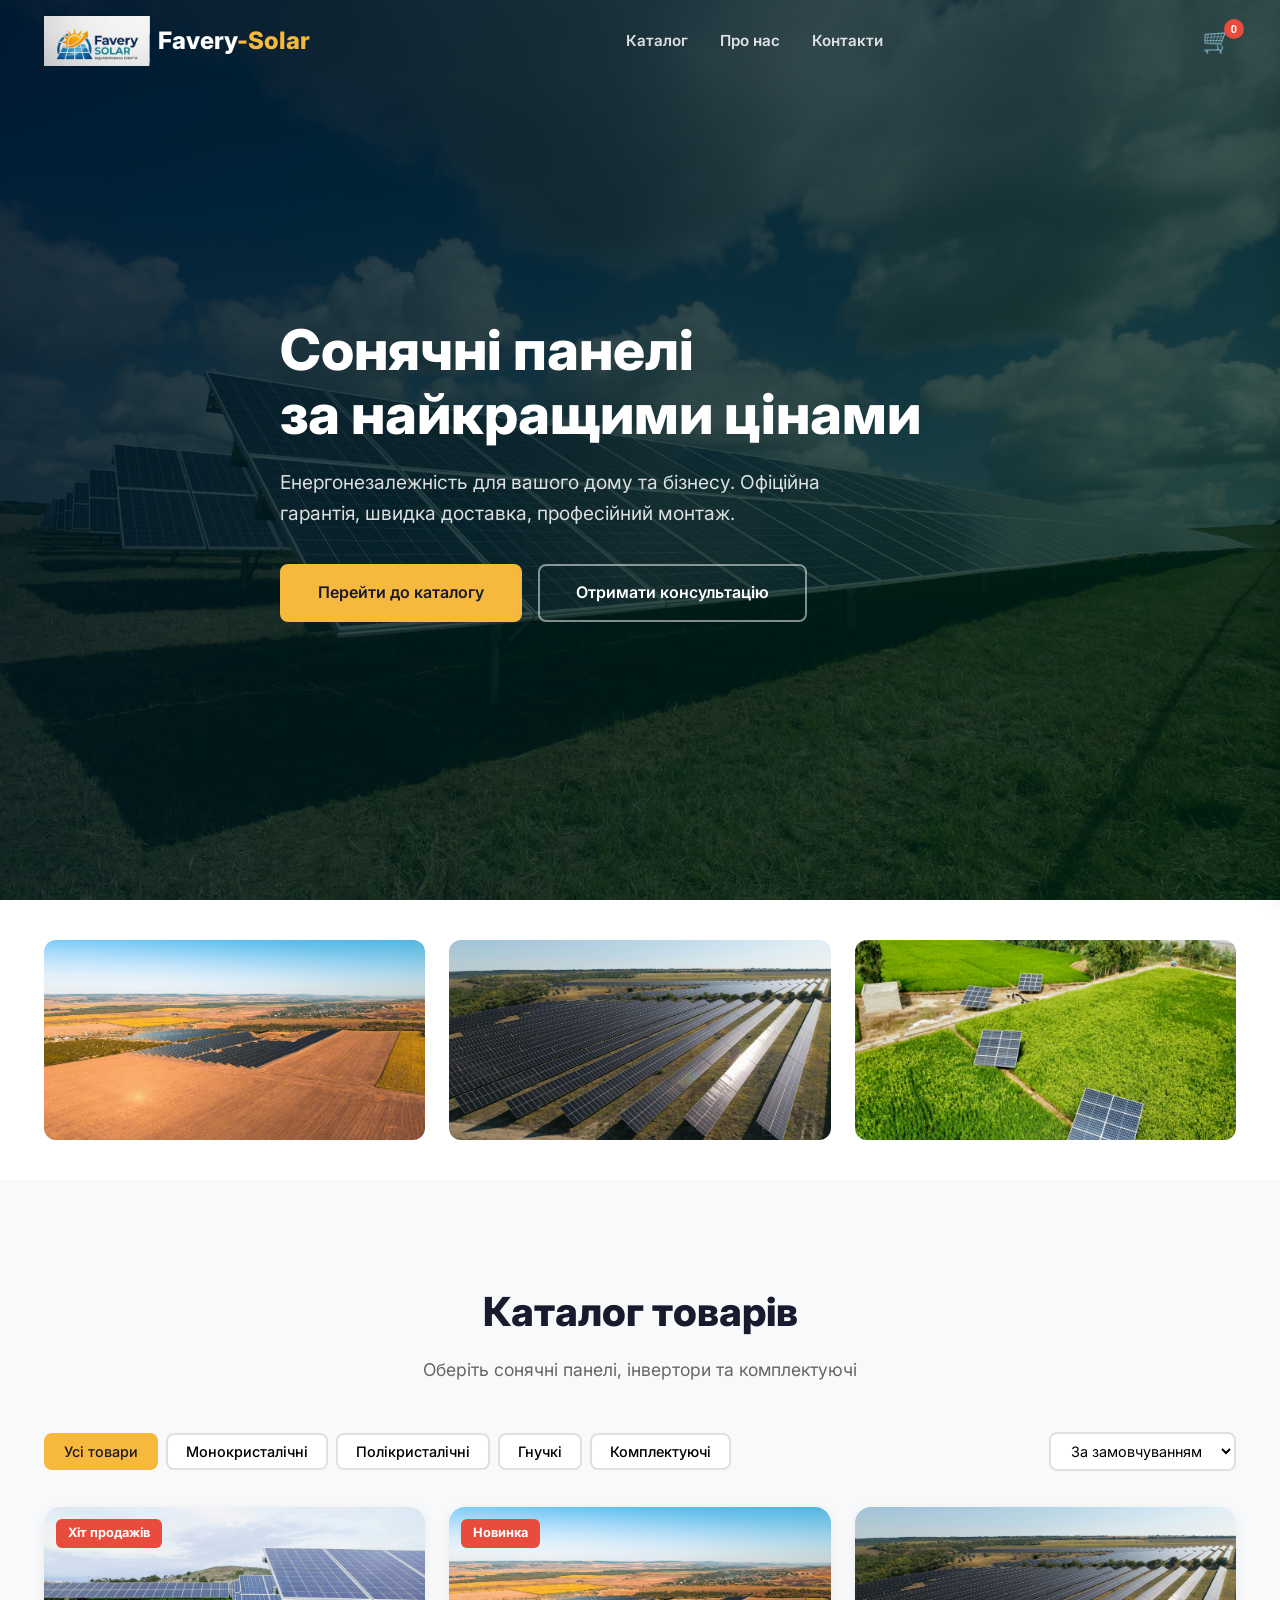
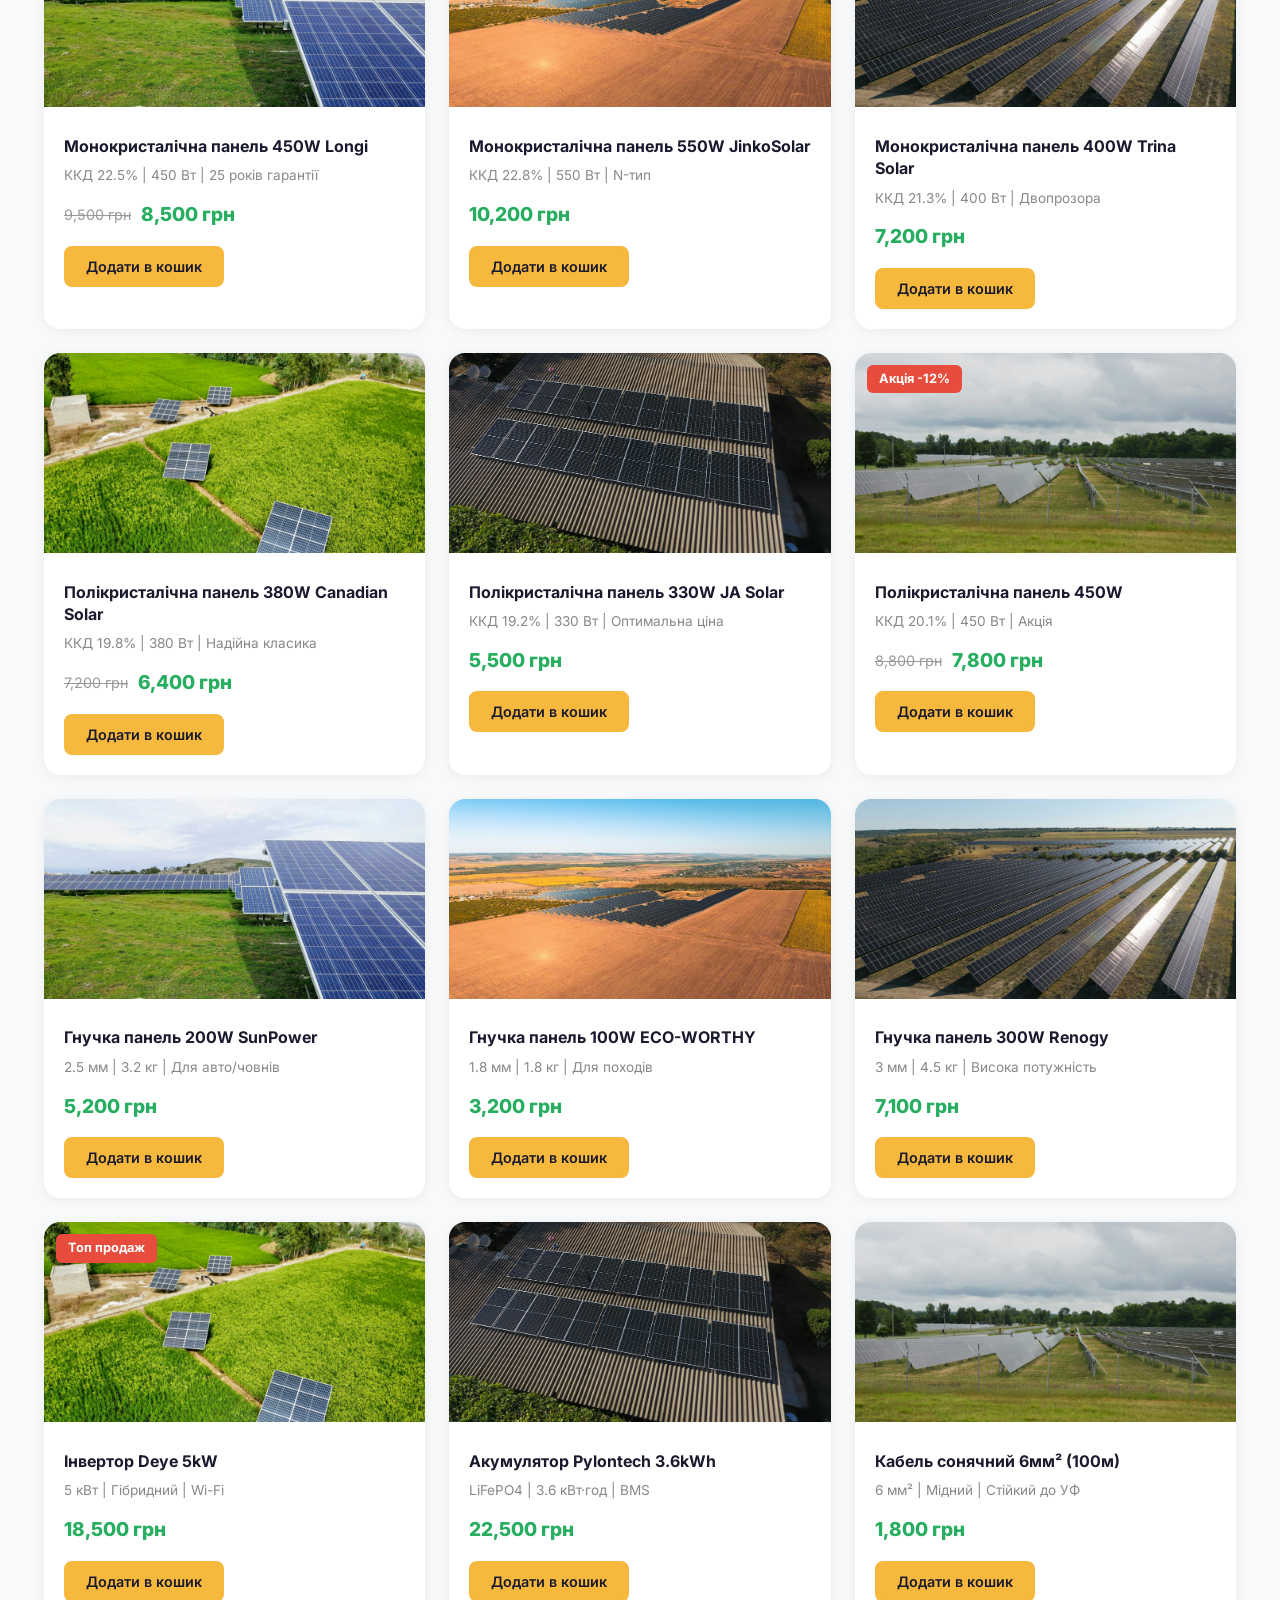
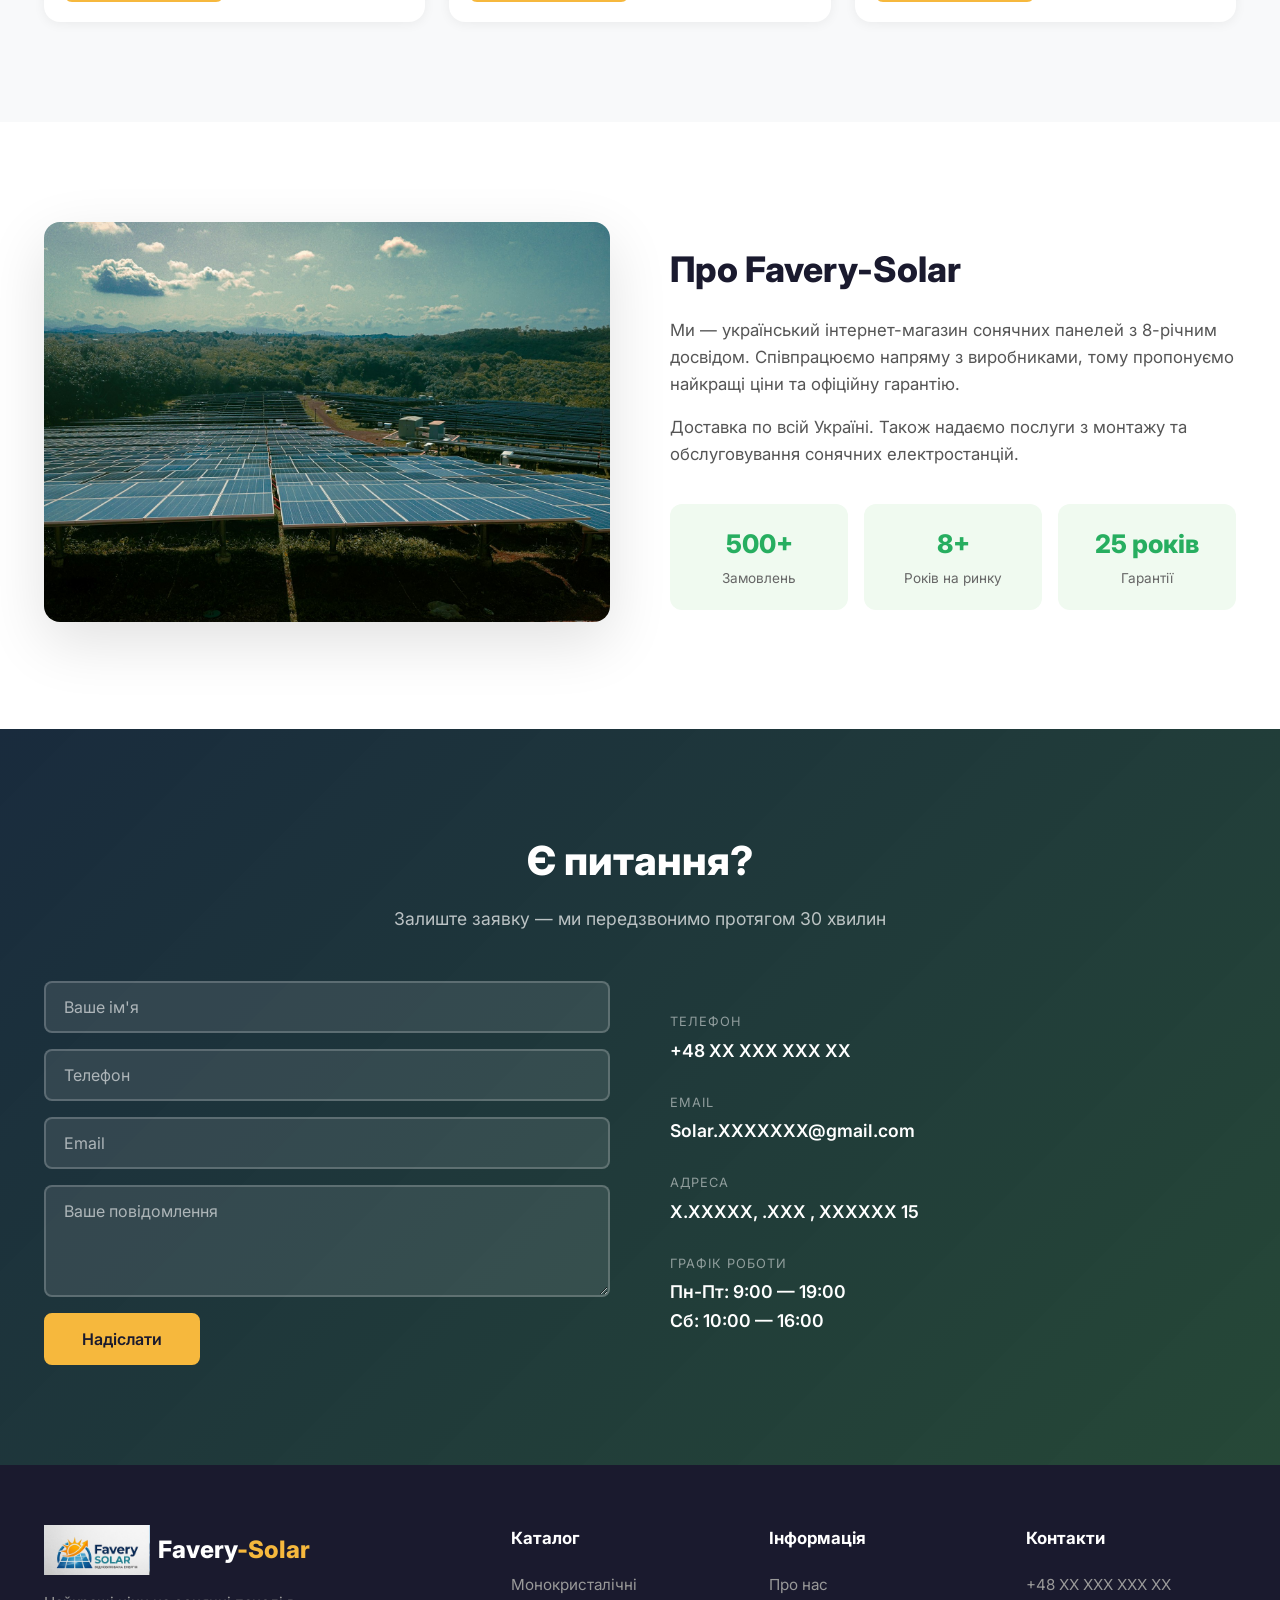
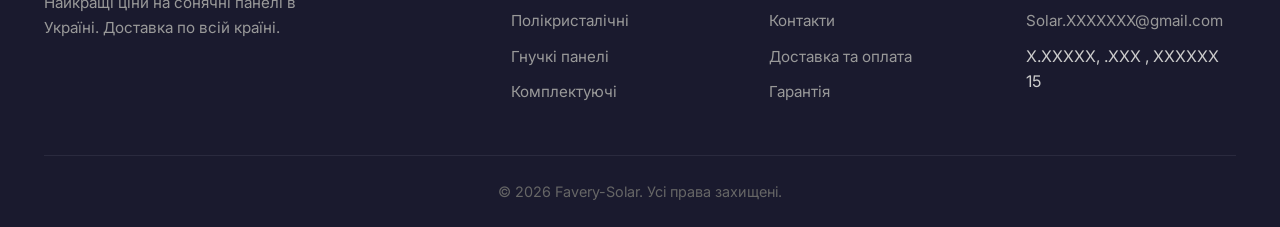
==== projects/favery-solar/index.html @ 05bd8a4f "Initial commit - Favery-Solar online store" ====
<!DOCTYPE html>
<html lang="uk">
<head>
  <meta charset="UTF-8">
  <meta name="viewport" content="width=device-width, initial-scale=1.0">
  <title>Favery-Solar — Інтернет-магазин сонячних панелей</title>
  <meta name="description" content="Сонячні панелі за найкращими цінами в Україні. Купуйте монокристалічні, полікристалічні та гнучкі панелі з доставкою по всій Україні.">
  <link rel="stylesheet" href="assets/css/style.css">
  <link href="https://fonts.googleapis.com/css2?family=Inter:wght@400;500;600;700;800&display=swap" rel="stylesheet">
</head>
<body>
  <header class="header" id="header">
    <div class="container">
      <div class="header-inner">
        <a href="#" class="logo">
          <img src="assets/img/logo.png" alt="Favery-Solar" class="logo-img">
          <span class="logo-text">Favery<span class="logo-accent">-Solar</span></span>
        </a>
        <nav class="nav" id="nav">
          <ul class="nav-list">
            <li><a href="#catalog">Каталог</a></li>
            <li><a href="#about">Про нас</a></li>
            <li><a href="#contact">Контакти</a></li>
          </ul>
        </nav>
        <div class="header-actions">
          <button class="cart-btn" id="cartBtn" aria-label="Кошик">
            🛒<span class="cart-count" id="cartCount">0</span>
          </button>
          <button class="burger" id="burger" aria-label="Меню">
            <span></span><span></span><span></span>
          </button>
        </div>
      </div>
    </div>
  </header>

  <section class="hero" id="hero">
    <div class="hero-overlay"></div>
    <div class="container hero-content">
      <h1>Сонячні панелі <br>за найкращими цінами</h1>
      <p>Енергонезалежність для вашого дому та бізнесу. Офіційна гарантія, швидка доставка, професійний монтаж.</p>
      <div class="hero-buttons">
        <a href="#catalog" class="btn btn-primary">Перейти до каталогу</a>
        <a href="#contact" class="btn btn-secondary">Отримати консультацію</a>
      </div>
    </div>
  </section>

  <section class="partners">
    <div class="container">
      <div class="partners-grid">
        <div class="partner-img">
          <img src="assets/img/field-clear.jpg" alt="Сонячне поле" loading="lazy">
        </div>
        <div class="partner-img">
          <img src="assets/img/rows-field.jpg" alt="Ряди сонячних панелей" loading="lazy">
        </div>
        <div class="partner-img">
          <img src="assets/img/field-panels.jpg" alt="Сонячні батареї" loading="lazy">
        </div>
      </div>
    </div>
  </section>

  <section class="catalog" id="catalog">
    <div class="container">
      <div class="section-header">
        <h2>Каталог товарів</h2>
        <p>Оберіть сонячні панелі, інвертори та комплектуючі</p>
      </div>
      <div class="catalog-controls">
        <div class="filter-btns">
          <button class="filter-btn active" data-filter="all">Усі товари</button>
          <button class="filter-btn" data-filter="mono">Монокристалічні</button>
          <button class="filter-btn" data-filter="poly">Полікристалічні</button>
          <button class="filter-btn" data-filter="flex">Гнучкі</button>
          <button class="filter-btn" data-filter="accessories">Комплектуючі</button>
        </div>
        <div class="sort-control">
          <select id="sortSelect">
            <option value="default">За замовчуванням</option>
            <option value="price-asc">Ціна: від низької</option>
            <option value="price-desc">Ціна: від високої</option>
            <option value="name">За назвою</option>
          </select>
        </div>
      </div>
      <div class="products-grid" id="productsGrid"></div>
    </div>
  </section>

  <section class="about" id="about">
    <div class="container">
      <div class="about-grid">
        <div class="about-image">
          <img src="assets/img/about.jpg" alt="Favery-Solar">
        </div>
        <div class="about-content">
          <h2>Про Favery-Solar</h2>
          <p>Ми — український інтернет-магазин сонячних панелей з 8-річним досвідом. Співпрацюємо напряму з виробниками, тому пропонуємо найкращі ціни та офіційну гарантію.</p>
          <p>Доставка по всій Україні. Також надаємо послуги з монтажу та обслуговування сонячних електростанцій.</p>
          <ul class="about-stats">
            <li><strong>500+</strong> <span>Замовлень</span></li>
            <li><strong>8+</strong> <span>Років на ринку</span></li>
            <li><strong>25 років</strong> <span>Гарантії</span></li>
          </ul>
        </div>
      </div>
    </div>
  </section>

  <section class="contact" id="contact">
    <div class="container">
      <div class="section-header">
        <h2>Є питання?</h2>
        <p>Залиште заявку — ми передзвонимо протягом 30 хвилин</p>
      </div>
      <div class="contact-grid">
        <form class="contact-form" action="php/send.php" method="POST">
          <input type="text" name="name" placeholder="Ваше ім'я" required>
          <input type="tel" name="phone" placeholder="Телефон" required>
          <input type="email" name="email" placeholder="Email">
          <textarea name="message" placeholder="Ваше повідомлення" rows="4"></textarea>
          <button type="submit" class="btn btn-primary">Надіслати</button>
        </form>
        <div class="contact-info">
          <div class="contact-item">
            <span class="contact-label">Телефон</span>
            <a href="tel:+48XXXXXXXXXX">+48 XX XXX XXX XX</a>
          </div>
          <div class="contact-item">
            <span class="contact-label">Email</span>
            <a href="mailto:Solar.XXXXXXX@gmail.com">Solar.XXXXXXX@gmail.com</a>
          </div>
          <div class="contact-item">
            <span class="contact-label">Адреса</span>
            <p>X.XXXXX, .XXX , XXXXXX 15</p>
          </div>
          <div class="contact-item">
            <span class="contact-label">Графік роботи</span>
            <p>Пн-Пт: 9:00 — 19:00<br>Сб: 10:00 — 16:00</p>
          </div>
        </div>
      </div>
    </div>
  </section>

  <footer class="footer">
    <div class="container">
      <div class="footer-grid">
        <div class="footer-brand">
          <a href="#" class="logo">
            <img src="assets/img/logo.png" alt="Favery-Solar" class="logo-img">
            <span class="logo-text">Favery<span class="logo-accent">-Solar</span></span>
          </a>
          <p>Найкращі ціни на сонячні панелі в Україні. Доставка по всій країні.</p>
        </div>
        <div class="footer-links">
          <h4>Каталог</h4>
          <ul>
            <li><a href="#" data-filter="mono">Монокристалічні</a></li>
            <li><a href="#" data-filter="poly">Полікристалічні</a></li>
            <li><a href="#" data-filter="flex">Гнучкі панелі</a></li>
            <li><a href="#" data-filter="accessories">Комплектуючі</a></li>
          </ul>
        </div>
        <div class="footer-links">
          <h4>Інформація</h4>
          <ul>
            <li><a href="#about">Про нас</a></li>
            <li><a href="#contact">Контакти</a></li>
            <li><a href="#">Доставка та оплата</a></li>
            <li><a href="#">Гарантія</a></li>
          </ul>
        </div>
        <div class="footer-links">
          <h4>Контакти</h4>
          <ul>
            <li><a href="tel:+48XXXXXXXXXX">+48 XX XXX XXX XX</a></li>
            <li><a href="mailto:Solar.XXXXXXX@gmail.com">Solar.XXXXXXX@gmail.com</a></li>
            <li>X.XXXXX, .XXX , XXXXXX 15</li>
          </ul>
        </div>
      </div>
      <div class="footer-bottom">
        <p>&copy; 2026 Favery-Solar. Усі права захищені.</p>
      </div>
    </div>
  </footer>

  <div class="cart-overlay" id="cartOverlay"></div>
  <div class="cart-sidebar" id="cartSidebar">
    <div class="cart-header">
      <h2>Кошик</h2>
      <button class="cart-close" id="cartClose">&times;</button>
    </div>
    <div class="cart-items" id="cartItems"></div>
    <div class="cart-footer">
      <div class="cart-total">
        <span>Разом:</span>
        <span id="cartTotal">0 грн</span>
      </div>
      <button class="btn btn-primary" id="checkoutBtn">Оформити замовлення</button>
    </div>
  </div>

  <div class="modal-overlay" id="modalOverlay"></div>
  <div class="modal" id="checkoutModal">
    <div class="modal-header">
      <h2>Оформлення замовлення</h2>
      <button class="modal-close" id="modalClose">&times;</button>
    </div>
    <form class="modal-form" id="orderForm" action="php/order.php" method="POST">
      <input type="hidden" name="cart" id="orderCart">
      <input type="text" name="name" placeholder="Ваше ім'я" required>
      <input type="tel" name="phone" placeholder="Телефон" required>
      <input type="email" name="email" placeholder="Email">
      <select name="delivery" required>
        <option value="">Спосіб доставки</option>
        <option value="nova-poshta">Нова Пошта</option>
        <option value="ukrposhta">Укрпошта</option>
        <option value="self-pickup">Самовивіз (Київ)</option>
      </select>
      <textarea name="address" placeholder="Адреса доставки / відділення" rows="2"></textarea>
      <textarea name="comment" placeholder="Коментар до замовлення" rows="2"></textarea>
      <button type="submit" class="btn btn-primary">Підтвердити замовлення</button>
    </form>
  </div>

  <div class="toast" id="toast"></div>

  <script src="assets/js/data.js"></script>
  <script src="assets/js/main.js"></script>
</body>
</html>
---- projects/favery-solar/assets/css/style.css ----
* {
  margin: 0;
  padding: 0;
  box-sizing: border-box;
}

html { scroll-behavior: smooth; }

body {
  font-family: 'Inter', system-ui, -apple-system, sans-serif;
  color: #1a1a2e;
  line-height: 1.6;
  overflow-x: hidden;
}

.container {
  width: 100%;
  max-width: 1240px;
  margin: 0 auto;
  padding: 0 24px;
}

.header {
  position: fixed;
  top: 0;
  left: 0;
  right: 0;
  z-index: 1000;
  padding: 16px 0;
  transition: all 0.3s;
}

.header.scrolled {
  background: rgba(255,255,255,0.95);
  backdrop-filter: blur(12px);
  box-shadow: 0 2px 20px rgba(0,0,0,0.08);
  padding: 8px 0;
}

.header-inner {
  display: flex;
  justify-content: space-between;
  align-items: center;
}

.logo {
  display: flex;
  align-items: center;
  gap: 8px;
  text-decoration: none;
  font-size: 1.5rem;
  font-weight: 800;
  color: #fff;
  transition: color 0.3s;
}

.header.scrolled .logo { color: #1a1a2e; }

.logo-img { height: 50px; width: auto; }
.logo-accent { color: #f6b83d; }

.nav-list {
  display: flex;
  list-style: none;
  gap: 32px;
}

.nav-list a {
  text-decoration: none;
  color: rgba(255,255,255,0.85);
  font-weight: 600;
  font-size: 0.95rem;
  transition: color 0.3s;
  position: relative;
}

.nav-list a::after {
  content: '';
  position: absolute;
  bottom: -4px;
  left: 0;
  width: 0;
  height: 2px;
  background: #f6b83d;
  transition: width 0.3s;
}

.nav-list a:hover::after { width: 100%; }
.header.scrolled .nav-list a { color: #333; }
.nav-list a:hover { color: #f6b83d; }

.header-actions { display: flex; align-items: center; gap: 16px; }

.cart-btn {
  position: relative;
  background: none;
  border: none;
  font-size: 1.5rem;
  cursor: pointer;
  padding: 4px;
  transition: transform 0.2s;
}

.cart-btn:hover { transform: scale(1.1); }

.cart-count {
  position: absolute;
  top: -4px;
  right: -8px;
  background: #e74c3c;
  color: #fff;
  font-size: 0.7rem;
  font-weight: 700;
  width: 20px;
  height: 20px;
  border-radius: 50%;
  display: flex;
  align-items: center;
  justify-content: center;
}

.burger {
  display: none;
  flex-direction: column;
  gap: 5px;
  background: none;
  border: none;
  cursor: pointer;
  padding: 4px;
}

.burger span {
  width: 28px;
  height: 3px;
  background: #fff;
  border-radius: 2px;
  transition: 0.3s;
}

.header.scrolled .burger span { background: #1a1a2e; }

.hero {
  position: relative;
  min-height: 100vh;
  display: flex;
  align-items: center;
  background: url('../img/hero.jpg') center/cover no-repeat;
}

.hero-overlay {
  position: absolute;
  inset: 0;
  background: linear-gradient(135deg, rgba(0,20,40,0.85), rgba(0,40,20,0.7));
}

.hero-content {
  position: relative;
  z-index: 2;
  max-width: 720px;
  padding: 120px 0 80px;
}

.hero-content h1 {
  font-size: 3.5rem;
  font-weight: 800;
  color: #fff;
  line-height: 1.15;
  margin-bottom: 20px;
}

.hero-content p {
  font-size: 1.2rem;
  color: rgba(255,255,255,0.85);
  margin-bottom: 36px;
  max-width: 560px;
}

.hero-buttons { display: flex; gap: 16px; flex-wrap: wrap; }

.btn {
  display: inline-block;
  padding: 14px 36px;
  font-size: 1rem;
  font-weight: 600;
  text-decoration: none;
  border-radius: 8px;
  transition: all 0.3s;
  border: 2px solid transparent;
  cursor: pointer;
  font-family: inherit;
  text-align: center;
}

.btn-primary {
  background: #f6b83d;
  color: #1a1a2e;
  border-color: #f6b83d;
}

.btn-primary:hover {
  background: #e5a62e;
  transform: translateY(-2px);
  box-shadow: 0 8px 24px rgba(246,184,61,0.35);
}

.btn-secondary {
  background: transparent;
  color: #fff;
  border-color: rgba(255,255,255,0.5);
}

.btn-secondary:hover { border-color: #fff; background: rgba(255,255,255,0.1); }

.btn-sm { padding: 10px 20px; font-size: 0.9rem; }

section { padding: 100px 0; }

.section-header {
  text-align: center;
  margin-bottom: 48px;
}

.section-header h2 {
  font-size: 2.5rem;
  font-weight: 800;
  margin-bottom: 12px;
}

.section-header p {
  font-size: 1.1rem;
  color: #666;
  max-width: 520px;
  margin: 0 auto;
}

.partners {
  padding: 40px 0;
  background: #fff;
}

.partners-grid {
  display: grid;
  grid-template-columns: repeat(3, 1fr);
  gap: 24px;
}

.partner-img {
  border-radius: 12px;
  overflow: hidden;
  height: 200px;
}

.partner-img img {
  width: 100%;
  height: 100%;
  object-fit: cover;
  transition: transform 0.4s;
}

.partner-img:hover img { transform: scale(1.05); }

.catalog { background: #f8f9fa; }

.catalog-controls {
  display: flex;
  justify-content: space-between;
  align-items: center;
  flex-wrap: wrap;
  gap: 16px;
  margin-bottom: 36px;
}

.filter-btns {
  display: flex;
  gap: 8px;
  flex-wrap: wrap;
}

.filter-btn {
  padding: 8px 18px;
  border: 2px solid #e0e0e0;
  background: #fff;
  border-radius: 8px;
  font-size: 0.9rem;
  font-weight: 500;
  cursor: pointer;
  transition: all 0.3s;
  font-family: inherit;
}

.filter-btn:hover { border-color: #f6b83d; color: #f6b83d; }
.filter-btn.active {
  background: #f6b83d;
  border-color: #f6b83d;
  color: #1a1a2e;
}

.sort-control select {
  padding: 8px 16px;
  border: 2px solid #e0e0e0;
  border-radius: 8px;
  font-size: 0.9rem;
  font-family: inherit;
  cursor: pointer;
  background: #fff;
}

.products-grid {
  display: grid;
  grid-template-columns: repeat(3, 1fr);
  gap: 24px;
}

.product-card {
  background: #fff;
  border-radius: 16px;
  overflow: hidden;
  box-shadow: 0 2px 12px rgba(0,0,0,0.06);
  transition: transform 0.3s, box-shadow 0.3s;
  position: relative;
}

.product-card:hover {
  transform: translateY(-4px);
  box-shadow: 0 12px 40px rgba(0,0,0,0.1);
}

.product-badge {
  position: absolute;
  top: 12px;
  left: 12px;
  z-index: 2;
  background: #e74c3c;
  color: #fff;
  padding: 4px 12px;
  border-radius: 6px;
  font-size: 0.8rem;
  font-weight: 700;
}

.product-img img {
  width: 100%;
  height: 200px;
  object-fit: cover;
}

.product-body { padding: 20px; }

.product-body h3 {
  font-size: 1rem;
  font-weight: 700;
  margin-bottom: 8px;
  line-height: 1.4;
}

.product-specs {
  color: #888;
  font-size: 0.85rem;
  margin-bottom: 12px;
}

.product-prices {
  display: flex;
  align-items: center;
  gap: 10px;
  margin-bottom: 16px;
}

.old-price {
  color: #999;
  text-decoration: line-through;
  font-size: 0.9rem;
}

.current-price {
  font-size: 1.2rem;
  font-weight: 800;
  color: #27ae60;
}

.about { background: #fff; }

.about-grid {
  display: grid;
  grid-template-columns: 1fr 1fr;
  gap: 60px;
  align-items: center;
}

.about-image img {
  width: 100%;
  height: 400px;
  object-fit: cover;
  border-radius: 16px;
  box-shadow: 0 20px 60px rgba(0,0,0,0.12);
}

.about-content h2 {
  font-size: 2.2rem;
  font-weight: 800;
  margin-bottom: 20px;
}

.about-content p { color: #555; margin-bottom: 16px; font-size: 1.05rem; }

.about-stats {
  display: grid;
  grid-template-columns: repeat(3, 1fr);
  gap: 16px;
  list-style: none;
  margin-top: 36px;
}

.about-stats li {
  text-align: center;
  padding: 20px;
  background: #f0faf0;
  border-radius: 12px;
}

.about-stats strong {
  display: block;
  font-size: 1.6rem;
  font-weight: 800;
  color: #27ae60;
}

.about-stats span { font-size: 0.85rem; color: #666; }

.contact {
  background: linear-gradient(135deg, rgba(0,20,40,0.9), rgba(0,40,20,0.85)), url('../img/contact-bg.jpg') center/cover no-repeat fixed;
  color: #fff;
}

.contact .section-header h2 { color: #fff; }
.contact .section-header p { color: rgba(255,255,255,0.7); }

.contact-grid {
  display: grid;
  grid-template-columns: 1fr 1fr;
  gap: 60px;
}

.contact-form {
  display: flex;
  flex-direction: column;
  gap: 16px;
}

.contact-form input,
.contact-form select,
.contact-form textarea {
  padding: 14px 18px;
  font-size: 1rem;
  border: 2px solid rgba(255,255,255,0.2);
  border-radius: 8px;
  font-family: inherit;
  transition: border-color 0.3s;
  background: rgba(255,255,255,0.1);
  color: #fff;
}

.contact-form input::placeholder,
.contact-form select,
.contact-form textarea::placeholder { color: rgba(255,255,255,0.6); }

.contact-form select option { color: #1a1a2e; }

.contact-form input:focus,
.contact-form select:focus,
.contact-form textarea:focus {
  outline: none;
  border-color: #f6b83d;
  background: rgba(255,255,255,0.15);
}

.contact-form button { align-self: flex-start; }

.contact-info {
  display: flex;
  flex-direction: column;
  gap: 28px;
  justify-content: center;
}

.contact-item .contact-label {
  display: block;
  font-size: 0.8rem;
  text-transform: uppercase;
  letter-spacing: 1px;
  color: rgba(255,255,255,0.5);
  margin-bottom: 4px;
}

.contact-item a,
.contact-item p {
  font-size: 1.1rem;
  color: #fff;
  text-decoration: none;
  font-weight: 600;
}

.contact-item a:hover { color: #f6b83d; }

.cart-overlay {
  position: fixed;
  inset: 0;
  background: rgba(0,0,0,0.4);
  z-index: 2000;
  opacity: 0;
  pointer-events: none;
  transition: opacity 0.3s;
}

.cart-overlay.show { opacity: 1; pointer-events: auto; }

.cart-sidebar {
  position: fixed;
  top: 0;
  right: -400px;
  width: 400px;
  max-width: 100vw;
  height: 100vh;
  background: #fff;
  z-index: 2001;
  display: flex;
  flex-direction: column;
  transition: right 0.3s;
  box-shadow: -4px 0 20px rgba(0,0,0,0.1);
}

.cart-sidebar.open { right: 0; }

.cart-header {
  display: flex;
  justify-content: space-between;
  align-items: center;
  padding: 20px 24px;
  border-bottom: 1px solid #eee;
}

.cart-header h2 { font-size: 1.3rem; }

.cart-close, .modal-close {
  background: none;
  border: none;
  font-size: 1.8rem;
  cursor: pointer;
  color: #999;
  transition: color 0.2s;
}

.cart-close:hover, .modal-close:hover { color: #1a1a2e; }

.cart-items {
  flex: 1;
  overflow-y: auto;
  padding: 16px 24px;
}

.cart-empty {
  text-align: center;
  color: #999;
  margin-top: 40px;
}

.cart-item {
  display: flex;
  gap: 12px;
  align-items: center;
  padding: 12px 0;
  border-bottom: 1px solid #f0f0f0;
}

.cart-item img {
  width: 60px;
  height: 60px;
  object-fit: cover;
  border-radius: 8px;
}

.cart-item-info { flex: 1; min-width: 0; }

.cart-item-title {
  font-size: 0.9rem;
  font-weight: 600;
  white-space: nowrap;
  overflow: hidden;
  text-overflow: ellipsis;
}

.cart-item-price {
  font-size: 0.9rem;
  color: #27ae60;
  font-weight: 700;
  margin-top: 4px;
}

.cart-item-qty {
  display: flex;
  align-items: center;
  gap: 8px;
}

.qty-btn {
  width: 28px;
  height: 28px;
  border: 1px solid #ddd;
  background: #fff;
  border-radius: 6px;
  cursor: pointer;
  font-size: 1rem;
  display: flex;
  align-items: center;
  justify-content: center;
  transition: all 0.2s;
}

.qty-btn:hover { border-color: #f6b83d; color: #f6b83d; }

.cart-item-del {
  background: none;
  border: none;
  font-size: 1.3rem;
  color: #ccc;
  cursor: pointer;
  padding: 4px;
  transition: color 0.2s;
}

.cart-item-del:hover { color: #e74c3c; }

.cart-footer {
  padding: 20px 24px;
  border-top: 1px solid #eee;
}

.cart-total {
  display: flex;
  justify-content: space-between;
  font-size: 1.2rem;
  font-weight: 700;
  margin-bottom: 16px;
}

.modal-overlay {
  position: fixed;
  inset: 0;
  background: rgba(0,0,0,0.4);
  z-index: 3000;
  opacity: 0;
  pointer-events: none;
  transition: opacity 0.3s;
}

.modal-overlay.show { opacity: 1; pointer-events: auto; }

.modal {
  position: fixed;
  top: 50%;
  left: 50%;
  transform: translate(-50%,-50%);
  background: #fff;
  border-radius: 16px;
  width: 520px;
  max-width: 90vw;
  max-height: 90vh;
  overflow-y: auto;
  z-index: 3001;
  opacity: 0;
  pointer-events: none;
  transition: opacity 0.3s;
}

.modal.open { opacity: 1; pointer-events: auto; }

.modal-header {
  display: flex;
  justify-content: space-between;
  align-items: center;
  padding: 20px 24px;
  border-bottom: 1px solid #eee;
}

.modal-header h2 { font-size: 1.3rem; }

.modal-form {
  padding: 24px;
  display: flex;
  flex-direction: column;
  gap: 14px;
}

.modal-form input,
.modal-form select,
.modal-form textarea {
  padding: 12px 16px;
  font-size: 1rem;
  border: 2px solid #e0e0e0;
  border-radius: 8px;
  font-family: inherit;
  transition: border-color 0.3s;
}

.modal-form input:focus,
.modal-form select:focus,
.modal-form textarea:focus {
  outline: none;
  border-color: #f6b83d;
}

.toast {
  position: fixed;
  bottom: 24px;
  left: 50%;
  transform: translateX(-50%) translateY(80px);
  background: #1a1a2e;
  color: #fff;
  padding: 12px 28px;
  border-radius: 8px;
  font-weight: 500;
  z-index: 9999;
  opacity: 0;
  transition: all 0.3s;
  pointer-events: none;
}

.toast.show { opacity: 1; transform: translateX(-50%) translateY(0); }

.footer {
  background: #1a1a2e;
  color: #ccc;
  padding: 60px 0 0;
}

.footer-grid {
  display: grid;
  grid-template-columns: 2fr 1fr 1fr 1fr;
  gap: 48px;
  padding-bottom: 40px;
}

.footer .logo { margin-bottom: 16px; }
.footer .logo-text { color: #fff; }
.footer-brand p { color: #999; font-size: 0.95rem; max-width: 300px; }

.footer-links h4 {
  color: #fff;
  font-size: 1.05rem;
  font-weight: 700;
  margin-bottom: 20px;
}

.footer-links ul { list-style: none; }
.footer-links li { margin-bottom: 10px; }

.footer-links a {
  color: #999;
  text-decoration: none;
  font-size: 0.95rem;
  transition: color 0.3s;
}

.footer-links a:hover { color: #f6b83d; }

.footer-bottom {
  border-top: 1px solid #2a2a3e;
  padding: 24px 0;
  text-align: center;
  font-size: 0.9rem;
  color: #666;
}

@media (max-width: 992px) {
  .hero-content h1 { font-size: 2.8rem; }
  .products-grid { grid-template-columns: 1fr 1fr; }
  .about-grid { grid-template-columns: 1fr; gap: 40px; }
  .about-image img { height: 300px; }
  .footer-grid { grid-template-columns: 1fr 1fr; }
}

@media (max-width: 768px) {
  .nav {
    position: fixed;
    top: 0;
    right: -100%;
    width: 280px;
    height: 100vh;
    background: #fff;
    padding: 80px 32px 32px;
    box-shadow: -4px 0 20px rgba(0,0,0,0.1);
    transition: right 0.3s;
  }

  .nav.open { right: 0; }

  .nav-list { flex-direction: column; gap: 20px; }
  .nav-list a { color: #1a1a2e !important; font-size: 1.1rem; }
  .burger { display: flex; }

  .burger.active span:nth-child(1) { transform: translateY(8px) rotate(45deg); }
  .burger.active span:nth-child(2) { opacity: 0; }
  .burger.active span:nth-child(3) { transform: translateY(-8px) rotate(-45deg); }

  .hero-content h1 { font-size: 2.2rem; }
  .hero-content p { font-size: 1rem; }

  .products-grid { grid-template-columns: 1fr; }
  .contact-grid { grid-template-columns: 1fr; }
  .footer-grid { grid-template-columns: 1fr; }
  .about-stats { grid-template-columns: 1fr; }
  .catalog-controls { flex-direction: column; align-items: stretch; }

  section { padding: 60px 0; }
  .section-header h2 { font-size: 2rem; }
  .cart-sidebar { width: 100%; }
}
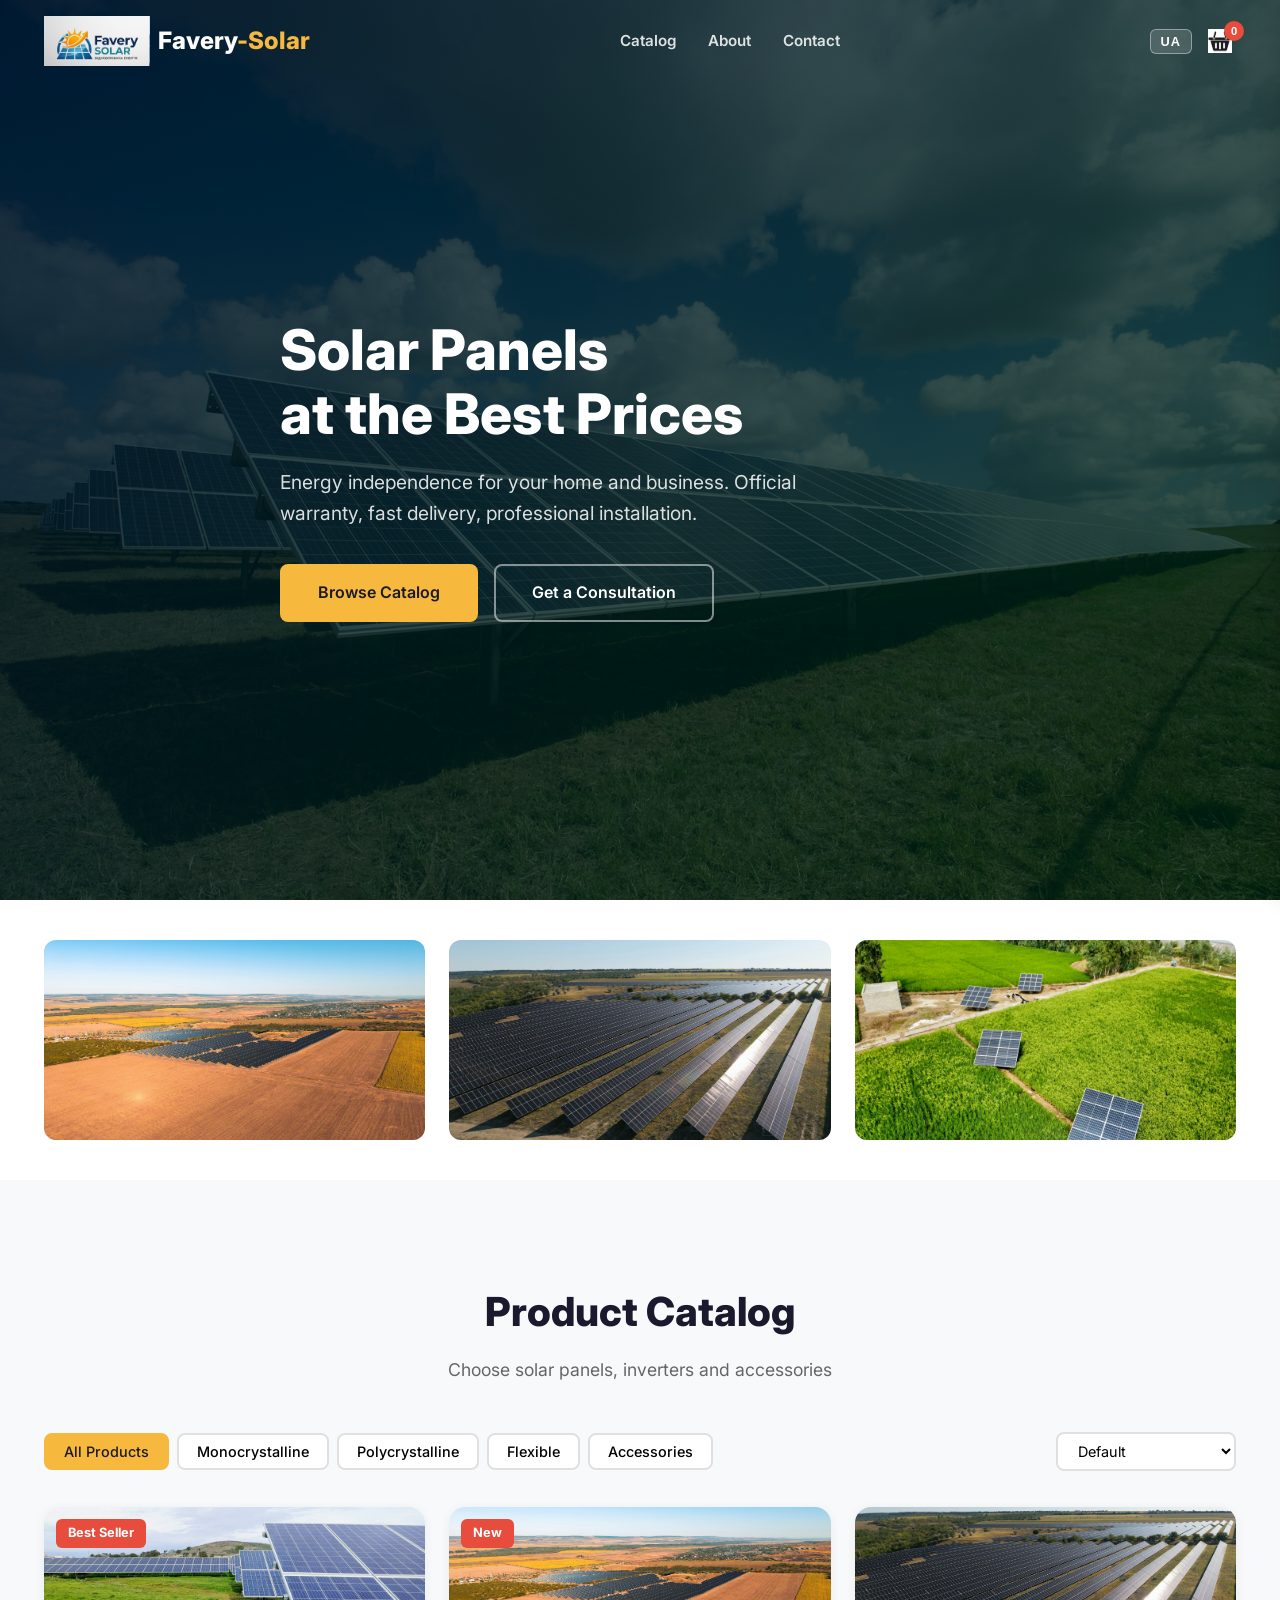
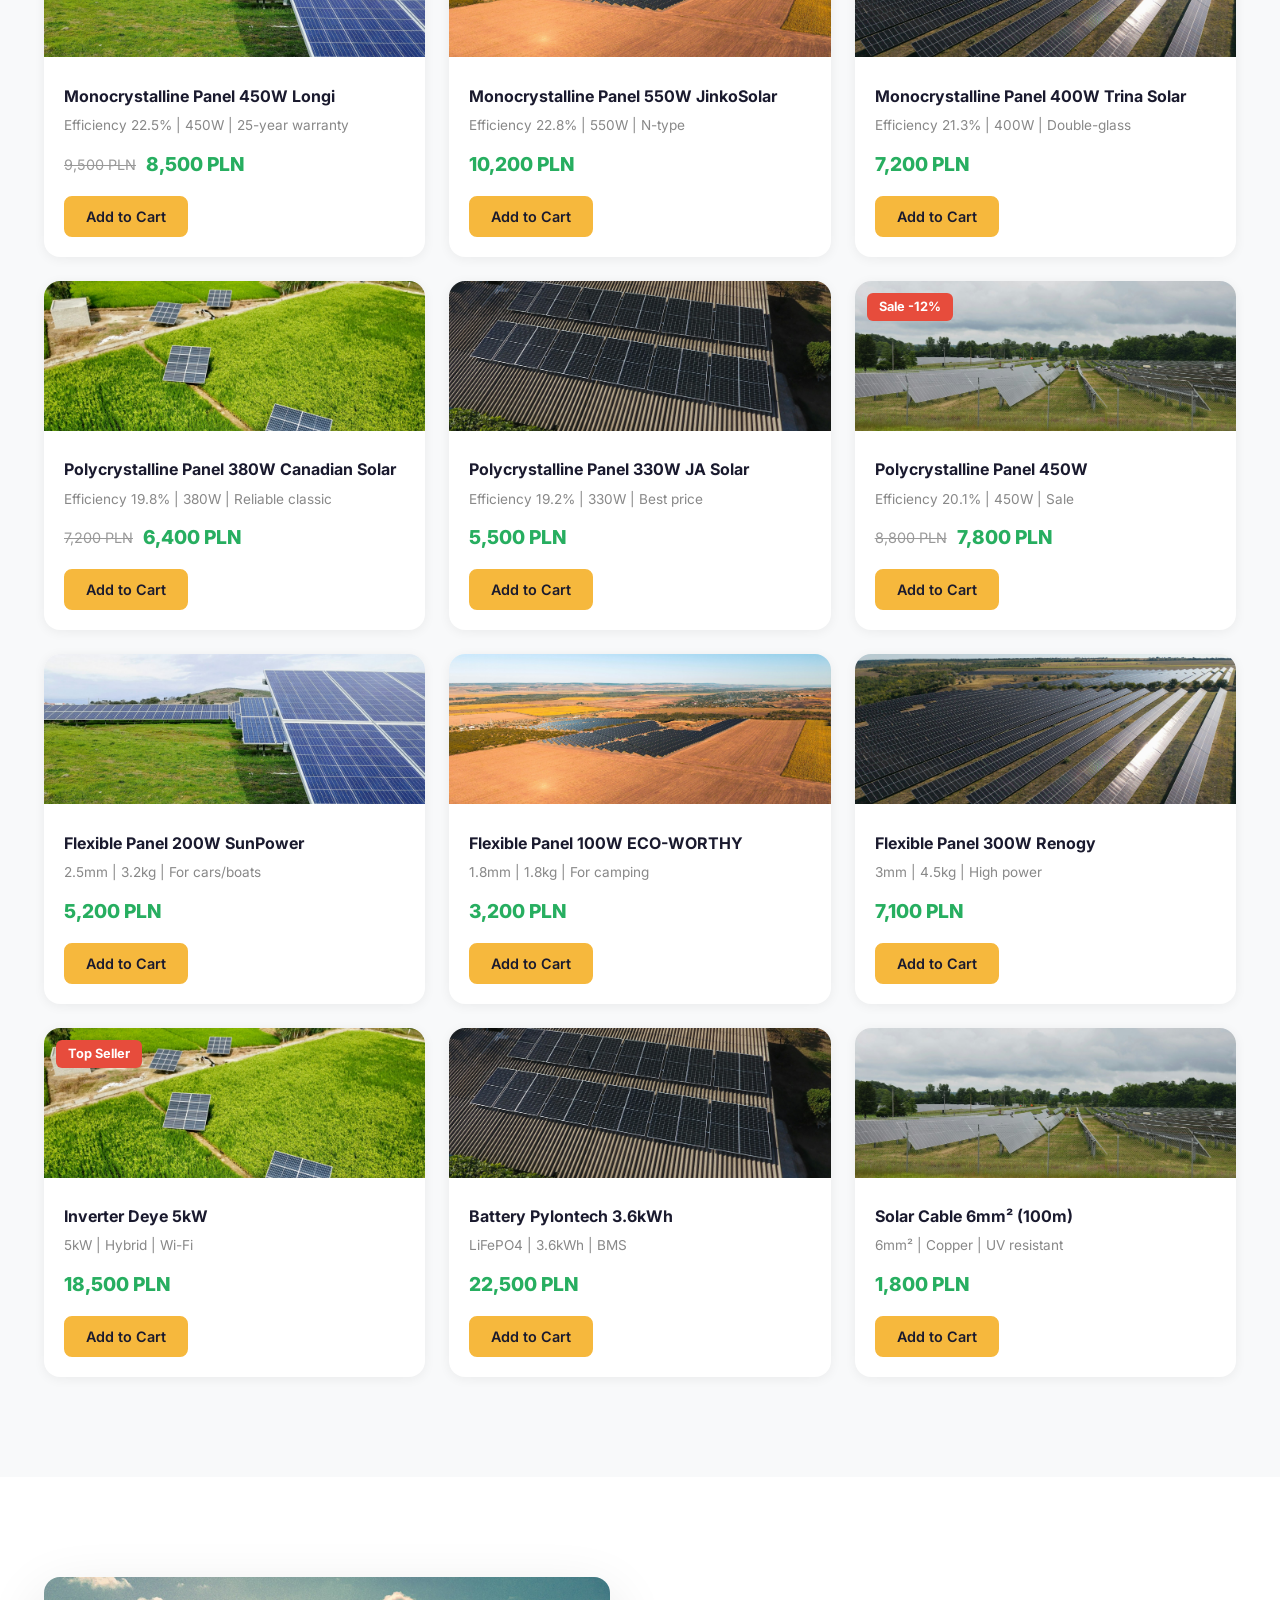
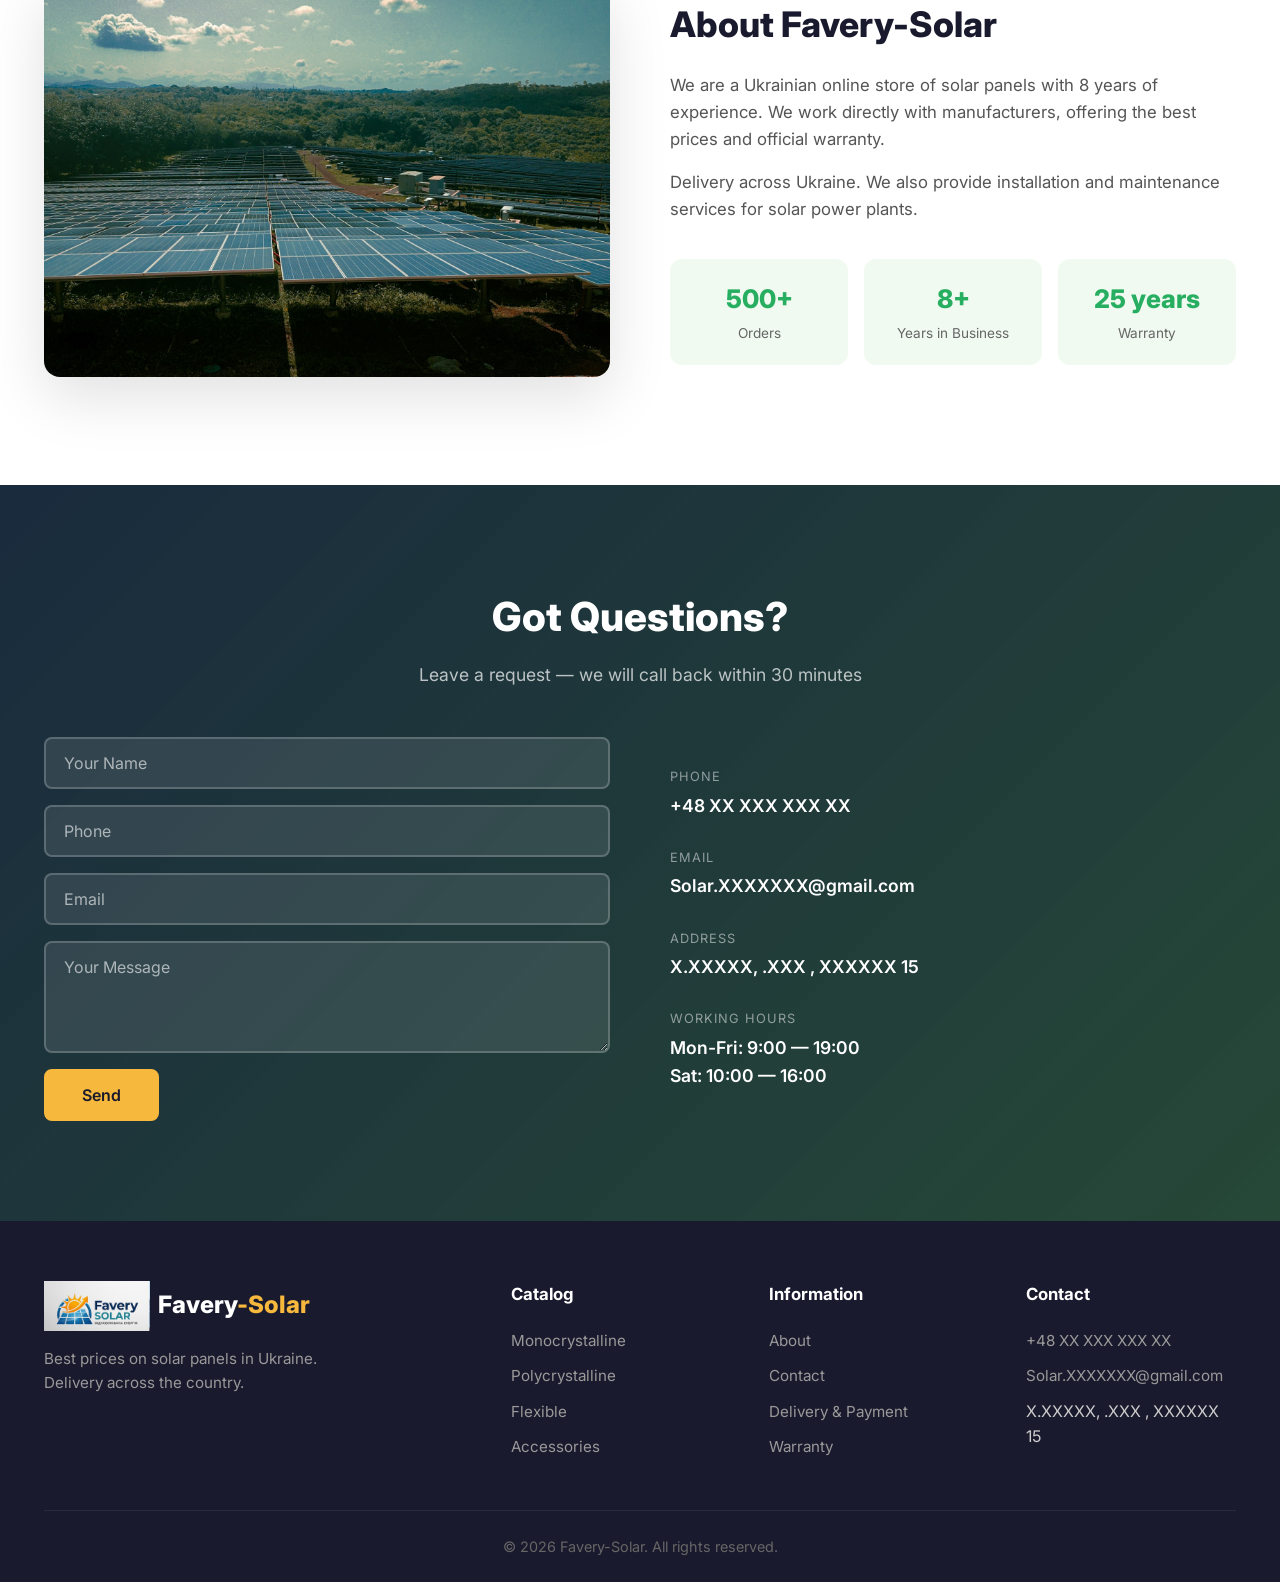
==== commit 18352f7e: "Add EN/UA language switcher, translate site to English as default" ====
--- a/projects/favery-solar/index.html
+++ b/projects/favery-solar/index.html
@@ -1,10 +1,10 @@
 <!DOCTYPE html>
-<html lang="uk">
+<html lang="en">
 <head>
   <meta charset="UTF-8">
   <meta name="viewport" content="width=device-width, initial-scale=1.0">
-  <title>Favery-Solar — Інтернет-магазин сонячних панелей</title>
-  <meta name="description" content="Сонячні панелі за найкращими цінами в Україні. Купуйте монокристалічні, полікристалічні та гнучкі панелі з доставкою по всій Україні.">
+  <title>Favery-Solar — Solar Panel Online Store</title>
+  <meta name="description" content="Solar panels at the best prices in Ukraine. Monocrystalline, polycrystalline and flexible panels with delivery across Ukraine.">
   <link rel="stylesheet" href="assets/css/style.css">
   <link href="https://fonts.googleapis.com/css2?family=Inter:wght@400;500;600;700;800&display=swap" rel="stylesheet">
 </head>
@@ -18,16 +18,20 @@
         </a>
         <nav class="nav" id="nav">
           <ul class="nav-list">
-            <li><a href="#catalog">Каталог</a></li>
-            <li><a href="#about">Про нас</a></li>
-            <li><a href="#contact">Контакти</a></li>
+            <li><a href="#catalog" data-i18n="navCatalog">Catalog</a></li>
+            <li><a href="#about" data-i18n="navAbout">About</a></li>
+            <li><a href="#contact" data-i18n="navContact">Contact</a></li>
           </ul>
         </nav>
         <div class="header-actions">
-          <button class="cart-btn" id="cartBtn" aria-label="Кошик">
-            🛒<span class="cart-count" id="cartCount">0</span>
+          <button class="lang-btn" id="langBtn" aria-label="Switch language">UA</button>
+          <button class="cart-btn" id="cartBtn" aria-label="Cart">
+            <div class="shop-img">
+              <img src="assets/img/shop.png" alt="shop">
+            </div>
+            <span class="cart-count" id="cartCount">0</span>
           </button>
-          <button class="burger" id="burger" aria-label="Меню">
+          <button class="burger" id="burger" aria-label="Menu">
             <span></span><span></span><span></span>
           </button>
         </div>
@@ -38,11 +42,11 @@
   <section class="hero" id="hero">
     <div class="hero-overlay"></div>
     <div class="container hero-content">
-      <h1>Сонячні панелі <br>за найкращими цінами</h1>
-      <p>Енергонезалежність для вашого дому та бізнесу. Офіційна гарантія, швидка доставка, професійний монтаж.</p>
+      <h1><span data-i18n="heroTitle1">Solar Panels</span> <br><span data-i18n="heroTitle2">at the Best Prices</span></h1>
+      <p data-i18n="heroDesc">Energy independence for your home and business. Official warranty, fast delivery, professional installation.</p>
       <div class="hero-buttons">
-        <a href="#catalog" class="btn btn-primary">Перейти до каталогу</a>
-        <a href="#contact" class="btn btn-secondary">Отримати консультацію</a>
+        <a href="#catalog" class="btn btn-primary" data-i18n="heroBtn1">Browse Catalog</a>
+        <a href="#contact" class="btn btn-secondary" data-i18n="heroBtn2">Get a Consultation</a>
       </div>
     </div>
   </section>
@@ -51,13 +55,13 @@
     <div class="container">
       <div class="partners-grid">
         <div class="partner-img">
-          <img src="assets/img/field-clear.jpg" alt="Сонячне поле" loading="lazy">
+          <img src="assets/img/field-clear.jpg" alt="Solar field" loading="lazy">
         </div>
         <div class="partner-img">
-          <img src="assets/img/rows-field.jpg" alt="Ряди сонячних панелей" loading="lazy">
+          <img src="assets/img/rows-field.jpg" alt="Rows of solar panels" loading="lazy">
         </div>
         <div class="partner-img">
-          <img src="assets/img/field-panels.jpg" alt="Сонячні батареї" loading="lazy">
+          <img src="assets/img/field-panels.jpg" alt="Solar panels" loading="lazy">
         </div>
       </div>
     </div>
@@ -66,23 +70,23 @@
   <section class="catalog" id="catalog">
     <div class="container">
       <div class="section-header">
-        <h2>Каталог товарів</h2>
-        <p>Оберіть сонячні панелі, інвертори та комплектуючі</p>
+        <h2 data-i18n="catalogTitle">Product Catalog</h2>
+        <p data-i18n="catalogDesc">Choose solar panels, inverters and accessories</p>
       </div>
       <div class="catalog-controls">
         <div class="filter-btns">
-          <button class="filter-btn active" data-filter="all">Усі товари</button>
-          <button class="filter-btn" data-filter="mono">Монокристалічні</button>
-          <button class="filter-btn" data-filter="poly">Полікристалічні</button>
-          <button class="filter-btn" data-filter="flex">Гнучкі</button>
-          <button class="filter-btn" data-filter="accessories">Комплектуючі</button>
+          <button class="filter-btn active" data-filter="all" data-i18n="filterAll">All Products</button>
+          <button class="filter-btn" data-filter="mono" data-i18n="filterMono">Monocrystalline</button>
+          <button class="filter-btn" data-filter="poly" data-i18n="filterPoly">Polycrystalline</button>
+          <button class="filter-btn" data-filter="flex" data-i18n="filterFlex">Flexible</button>
+          <button class="filter-btn" data-filter="accessories" data-i18n="filterAccessories">Accessories</button>
         </div>
         <div class="sort-control">
           <select id="sortSelect">
-            <option value="default">За замовчуванням</option>
-            <option value="price-asc">Ціна: від низької</option>
-            <option value="price-desc">Ціна: від високої</option>
-            <option value="name">За назвою</option>
+            <option value="default" data-i18n="sortDefault">Default</option>
+            <option value="price-asc" data-i18n="sortPriceAsc">Price: Low to High</option>
+            <option value="price-desc" data-i18n="sortPriceDesc">Price: High to Low</option>
+            <option value="name" data-i18n="sortName">By Name</option>
           </select>
         </div>
       </div>
@@ -97,13 +101,13 @@
           <img src="assets/img/about.jpg" alt="Favery-Solar">
         </div>
         <div class="about-content">
-          <h2>Про Favery-Solar</h2>
-          <p>Ми — український інтернет-магазин сонячних панелей з 8-річним досвідом. Співпрацюємо напряму з виробниками, тому пропонуємо найкращі ціни та офіційну гарантію.</p>
-          <p>Доставка по всій Україні. Також надаємо послуги з монтажу та обслуговування сонячних електростанцій.</p>
+          <h2 data-i18n="aboutTitle">About Favery-Solar</h2>
+          <p data-i18n="aboutDesc1">We are a Ukrainian online store of solar panels with 8 years of experience. We work directly with manufacturers, offering the best prices and official warranty.</p>
+          <p data-i18n="aboutDesc2">Delivery across Ukraine. We also provide installation and maintenance services for solar power plants.</p>
           <ul class="about-stats">
-            <li><strong>500+</strong> <span>Замовлень</span></li>
-            <li><strong>8+</strong> <span>Років на ринку</span></li>
-            <li><strong>25 років</strong> <span>Гарантії</span></li>
+            <li><strong>500+</strong> <span data-i18n="statOrders">Orders</span></li>
+            <li><strong>8+</strong> <span data-i18n="statYears">Years in Business</span></li>
+            <li><strong>25 years</strong> <span data-i18n="statWarranty">Warranty</span></li>
           </ul>
         </div>
       </div>
@@ -113,33 +117,33 @@
   <section class="contact" id="contact">
     <div class="container">
       <div class="section-header">
-        <h2>Є питання?</h2>
-        <p>Залиште заявку — ми передзвонимо протягом 30 хвилин</p>
+        <h2 data-i18n="contactTitle">Got Questions?</h2>
+        <p data-i18n="contactDesc">Leave a request — we will call back within 30 minutes</p>
       </div>
       <div class="contact-grid">
         <form class="contact-form" action="php/send.php" method="POST">
-          <input type="text" name="name" placeholder="Ваше ім'я" required>
-          <input type="tel" name="phone" placeholder="Телефон" required>
-          <input type="email" name="email" placeholder="Email">
-          <textarea name="message" placeholder="Ваше повідомлення" rows="4"></textarea>
-          <button type="submit" class="btn btn-primary">Надіслати</button>
+          <input type="text" name="name" data-i18n-placeholder="formName" placeholder="Your Name" required>
+          <input type="tel" name="phone" data-i18n-placeholder="formPhone" placeholder="Phone" required>
+          <input type="email" name="email" data-i18n-placeholder="formEmail" placeholder="Email">
+          <textarea name="message" data-i18n-placeholder="formMessage" placeholder="Your Message" rows="4"></textarea>
+          <button type="submit" class="btn btn-primary" data-i18n="formSend">Send</button>
         </form>
         <div class="contact-info">
           <div class="contact-item">
-            <span class="contact-label">Телефон</span>
+            <span class="contact-label" data-i18n="labelPhone">Phone</span>
             <a href="tel:+48XXXXXXXXXX">+48 XX XXX XXX XX</a>
           </div>
           <div class="contact-item">
-            <span class="contact-label">Email</span>
+            <span class="contact-label" data-i18n="labelEmail">Email</span>
             <a href="mailto:Solar.XXXXXXX@gmail.com">Solar.XXXXXXX@gmail.com</a>
           </div>
           <div class="contact-item">
-            <span class="contact-label">Адреса</span>
+            <span class="contact-label" data-i18n="labelAddress">Address</span>
             <p>X.XXXXX, .XXX , XXXXXX 15</p>
           </div>
           <div class="contact-item">
-            <span class="contact-label">Графік роботи</span>
-            <p>Пн-Пт: 9:00 — 19:00<br>Сб: 10:00 — 16:00</p>
+            <span class="contact-label" data-i18n="labelSchedule">Working Hours</span>
+            <p><span data-i18n="schedule1">Mon-Fri: 9:00 — 19:00</span><br><span data-i18n="schedule2">Sat: 10:00 — 16:00</span></p>
           </div>
         </div>
       </div>
@@ -154,28 +158,28 @@
             <img src="assets/img/logo.png" alt="Favery-Solar" class="logo-img">
             <span class="logo-text">Favery<span class="logo-accent">-Solar</span></span>
           </a>
-          <p>Найкращі ціни на сонячні панелі в Україні. Доставка по всій країні.</p>
+          <p data-i18n="footerDesc">Best prices on solar panels in Ukraine. Delivery across the country.</p>
         </div>
         <div class="footer-links">
-          <h4>Каталог</h4>
+          <h4 data-i18n="navCatalog">Catalog</h4>
           <ul>
-            <li><a href="#" data-filter="mono">Монокристалічні</a></li>
-            <li><a href="#" data-filter="poly">Полікристалічні</a></li>
-            <li><a href="#" data-filter="flex">Гнучкі панелі</a></li>
-            <li><a href="#" data-filter="accessories">Комплектуючі</a></li>
+            <li><a href="#" data-filter="mono" data-i18n="filterMono">Monocrystalline</a></li>
+            <li><a href="#" data-filter="poly" data-i18n="filterPoly">Polycrystalline</a></li>
+            <li><a href="#" data-filter="flex" data-i18n="filterFlex">Flexible Panels</a></li>
+            <li><a href="#" data-filter="accessories" data-i18n="filterAccessories">Accessories</a></li>
           </ul>
         </div>
         <div class="footer-links">
-          <h4>Інформація</h4>
+          <h4 data-i18n="footerInfo">Information</h4>
           <ul>
-            <li><a href="#about">Про нас</a></li>
-            <li><a href="#contact">Контакти</a></li>
-            <li><a href="#">Доставка та оплата</a></li>
-            <li><a href="#">Гарантія</a></li>
+            <li><a href="#about" data-i18n="navAbout">About</a></li>
+            <li><a href="#contact" data-i18n="navContact">Contact</a></li>
+            <li><a href="#" data-i18n="deliveryPayment">Delivery & Payment</a></li>
+            <li><a href="#" data-i18n="warrantyLink">Warranty</a></li>
           </ul>
         </div>
         <div class="footer-links">
-          <h4>Контакти</h4>
+          <h4 data-i18n="navContact">Contact</h4>
           <ul>
             <li><a href="tel:+48XXXXXXXXXX">+48 XX XXX XXX XX</a></li>
             <li><a href="mailto:Solar.XXXXXXX@gmail.com">Solar.XXXXXXX@gmail.com</a></li>
@@ -184,7 +188,7 @@
         </div>
       </div>
       <div class="footer-bottom">
-        <p>&copy; 2026 Favery-Solar. Усі права захищені.</p>
+        <p data-i18n="copyright">© 2026 Favery-Solar. All rights reserved.</p>
       </div>
     </div>
   </footer>
@@ -192,44 +196,45 @@
   <div class="cart-overlay" id="cartOverlay"></div>
   <div class="cart-sidebar" id="cartSidebar">
     <div class="cart-header">
-      <h2>Кошик</h2>
+      <h2 data-i18n="cartTitle">Cart</h2>
       <button class="cart-close" id="cartClose">&times;</button>
     </div>
     <div class="cart-items" id="cartItems"></div>
     <div class="cart-footer">
       <div class="cart-total">
-        <span>Разом:</span>
-        <span id="cartTotal">0 грн</span>
-      </div>
-      <button class="btn btn-primary" id="checkoutBtn">Оформити замовлення</button>
+        <span data-i18n="cartTotal">Total:</span>
+        <span id="cartTotal">0 PLN</span>
+      </div>
+      <button class="btn btn-primary" id="checkoutBtn" data-i18n="checkout">Checkout</button>
     </div>
   </div>
 
   <div class="modal-overlay" id="modalOverlay"></div>
   <div class="modal" id="checkoutModal">
     <div class="modal-header">
-      <h2>Оформлення замовлення</h2>
+      <h2 data-i18n="checkoutTitle">Order Checkout</h2>
       <button class="modal-close" id="modalClose">&times;</button>
     </div>
     <form class="modal-form" id="orderForm" action="php/order.php" method="POST">
       <input type="hidden" name="cart" id="orderCart">
-      <input type="text" name="name" placeholder="Ваше ім'я" required>
-      <input type="tel" name="phone" placeholder="Телефон" required>
-      <input type="email" name="email" placeholder="Email">
+      <input type="text" name="name" data-i18n-placeholder="formName" placeholder="Your Name" required>
+      <input type="tel" name="phone" data-i18n-placeholder="formPhone" placeholder="Phone" required>
+      <input type="email" name="email" data-i18n-placeholder="formEmail" placeholder="Email">
       <select name="delivery" required>
-        <option value="">Спосіб доставки</option>
-        <option value="nova-poshta">Нова Пошта</option>
-        <option value="ukrposhta">Укрпошта</option>
-        <option value="self-pickup">Самовивіз (Київ)</option>
+        <option value="" data-i18n="formDelivery">Delivery Method</option>
+        <option value="nova-poshta" data-i18n="formDeliveryNP">Nova Poshta</option>
+        <option value="ukrposhta" data-i18n="formDeliveryUP">Ukrposhta</option>
+        <option value="self-pickup" data-i18n="formDeliveryPickup">Pickup (Kyiv)</option>
       </select>
-      <textarea name="address" placeholder="Адреса доставки / відділення" rows="2"></textarea>
-      <textarea name="comment" placeholder="Коментар до замовлення" rows="2"></textarea>
-      <button type="submit" class="btn btn-primary">Підтвердити замовлення</button>
+      <textarea name="address" data-i18n-placeholder="formAddress" placeholder="Delivery Address / Branch" rows="2"></textarea>
+      <textarea name="comment" data-i18n-placeholder="formComment" placeholder="Order Comment" rows="2"></textarea>
+      <button type="submit" class="btn btn-primary" data-i18n="formConfirm">Confirm Order</button>
     </form>
   </div>
 
   <div class="toast" id="toast"></div>
 
+  <script src="assets/js/lang.js"></script>
   <script src="assets/js/data.js"></script>
   <script src="assets/js/main.js"></script>
 </body>
--- a/projects/favery-solar/assets/css/style.css
+++ b/projects/favery-solar/assets/css/style.css
@@ -52,6 +52,17 @@
   font-weight: 800;
   color: #fff;
   transition: color 0.3s;
+}
+
+.shop-img {
+  width: 24px;
+  height: 24px;
+}
+
+.shop-img img {
+  width: 100%;
+  height: 100%;
+  object-fit: contain;
 }
 
 .header.scrolled .logo { color: #1a1a2e; }
@@ -89,7 +100,38 @@
 .header.scrolled .nav-list a { color: #333; }
 .nav-list a:hover { color: #f6b83d; }
 
-.header-actions { display: flex; align-items: center; gap: 16px; }
+.header-actions { display: flex; align-items: center; gap: 12px; }
+
+.lang-btn {
+  background: rgba(255,255,255,0.15);
+  border: 1px solid rgba(255,255,255,0.4);
+  color: #fff;
+  font-size: 0.8rem;
+  font-weight: 700;
+  padding: 4px 10px;
+  border-radius: 6px;
+  cursor: pointer;
+  transition: all 0.2s;
+  letter-spacing: 1px;
+}
+
+.lang-btn:hover {
+  background: #f6b83d;
+  border-color: #f6b83d;
+  color: #1a1a2e;
+}
+
+.header.scrolled .lang-btn {
+  background: rgba(0,0,0,0.06);
+  border-color: rgba(0,0,0,0.15);
+  color: #1a1a2e;
+}
+
+.header.scrolled .lang-btn:hover {
+  background: #f6b83d;
+  border-color: #f6b83d;
+  color: #1a1a2e;
+}
 
 .cart-btn {
   position: relative;
@@ -340,7 +382,7 @@
 
 .product-img img {
   width: 100%;
-  height: 200px;
+  height: 150px;
   object-fit: cover;
 }
 
@@ -517,8 +559,8 @@
 .cart-sidebar {
   position: fixed;
   top: 0;
-  right: -400px;
-  width: 400px;
+  right: -300px;
+  width: 300px;
   max-width: 100vw;
   height: 100vh;
   background: #fff;
@@ -535,11 +577,11 @@
   display: flex;
   justify-content: space-between;
   align-items: center;
-  padding: 20px 24px;
+  padding: 14px 18px;
   border-bottom: 1px solid #eee;
 }
 
-.cart-header h2 { font-size: 1.3rem; }
+.cart-header h2 { font-size: 1.1rem; }
 
 .cart-close, .modal-close {
   background: none;
@@ -555,34 +597,34 @@
 .cart-items {
   flex: 1;
   overflow-y: auto;
-  padding: 16px 24px;
+  padding: 10px 18px;
 }
 
 .cart-empty {
   text-align: center;
   color: #999;
-  margin-top: 40px;
+  margin-top: 30px;
 }
 
 .cart-item {
   display: flex;
-  gap: 12px;
-  align-items: center;
-  padding: 12px 0;
+  gap: 10px;
+  align-items: center;
+  padding: 10px 0;
   border-bottom: 1px solid #f0f0f0;
 }
 
 .cart-item img {
-  width: 60px;
-  height: 60px;
+  width: 40px;
+  height: 40px;
   object-fit: cover;
-  border-radius: 8px;
+  border-radius: 6px;
 }
 
 .cart-item-info { flex: 1; min-width: 0; }
 
 .cart-item-title {
-  font-size: 0.9rem;
+  font-size: 0.82rem;
   font-weight: 600;
   white-space: nowrap;
   overflow: hidden;
@@ -590,7 +632,7 @@
 }
 
 .cart-item-price {
-  font-size: 0.9rem;
+  font-size: 0.82rem;
   color: #27ae60;
   font-weight: 700;
   margin-top: 4px;
@@ -599,17 +641,17 @@
 .cart-item-qty {
   display: flex;
   align-items: center;
-  gap: 8px;
+  gap: 6px;
 }
 
 .qty-btn {
-  width: 28px;
-  height: 28px;
+  width: 24px;
+  height: 24px;
   border: 1px solid #ddd;
   background: #fff;
   border-radius: 6px;
   cursor: pointer;
-  font-size: 1rem;
+  font-size: 0.9rem;
   display: flex;
   align-items: center;
   justify-content: center;
@@ -631,16 +673,16 @@
 .cart-item-del:hover { color: #e74c3c; }
 
 .cart-footer {
-  padding: 20px 24px;
+  padding: 14px 18px;
   border-top: 1px solid #eee;
 }
 
 .cart-total {
   display: flex;
   justify-content: space-between;
-  font-size: 1.2rem;
+  font-size: 1rem;
   font-weight: 700;
-  margin-bottom: 16px;
+  margin-bottom: 12px;
 }
 
 .modal-overlay {
@@ -813,5 +855,5 @@
 
   section { padding: 60px 0; }
   .section-header h2 { font-size: 2rem; }
-  .cart-sidebar { width: 100%; }
-}
+  .cart-sidebar { width: 100%; max-width: 300px; }
+}
